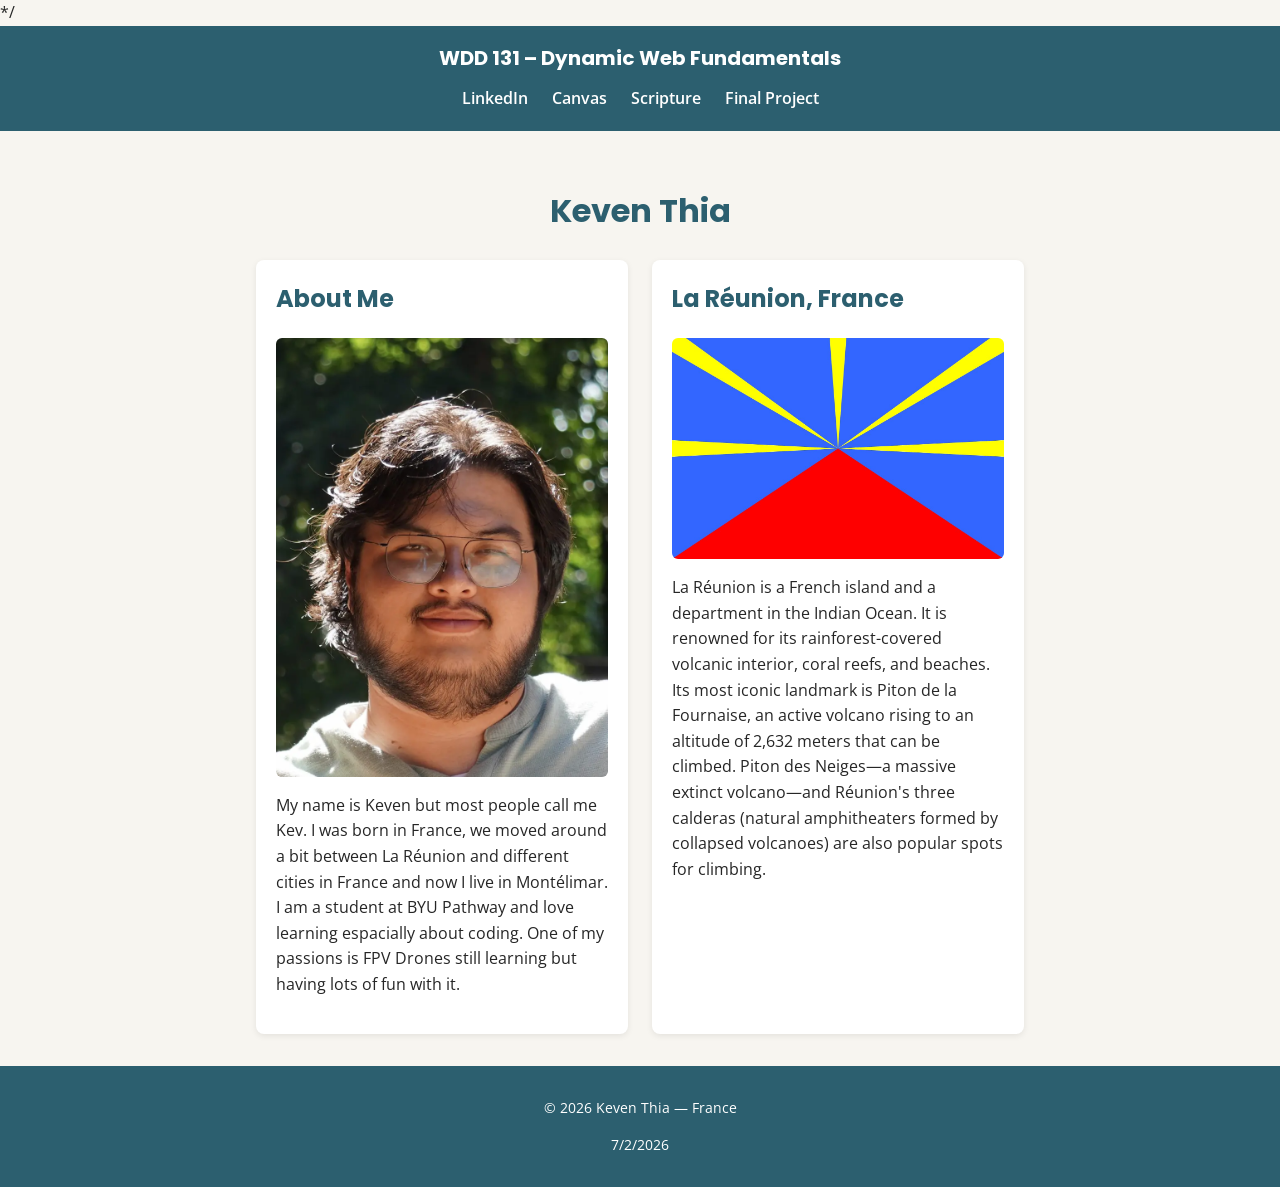
==== index.html @ ec6c8ea0 "main page" ====
<!DOCTYPE html>
<html lang="en">
<head>
  <meta charset="UTF-8">
  <meta name="viewport" content="width=device-width, initial-scale=1.0">
  <title>WDD 131 – Dynamic Web Fundamentals – Keven Thia</title>
  <meta name="description" content="WDD 131 – Dynamic Web Fundamentals, Keven Thia, home page with personal information and links to projects and resources.">
  <meta name="author" content="Keven Thia">

  <link rel="preconnect" href="https://fonts.googleapis.com">
  <link href="https://fonts.googleapis.com/css2?family=Poppins:wght@600;700&family=Open+Sans:wght@400;600&display=swap" rel="stylesheet"> */
  <link rel="stylesheet" href="styles/base.css">
</head>
<body>

  <header>
    <span id="course-title">WDD 131 – Dynamic Web Fundamentals</span>

    <nav>
      <a href="https://www.linkedin.com/in/keven-thia-0011582ba/" target="_blank">LinkedIn</a>

      <a href="https://byupw.instructure.com/" target="_blank">Canvas</a>

      <a href="https://www.churchofjesuschrist.org/study/scriptures/dc-testament/dc/6?lang=eng&id=p32-p37#p32" target="_blank">Scripture</a>

      <a href="final-project/">Final Project</a>
    </nav>
  </header>

  <main>
    <h1>Keven Thia</h1>

    <section class="card">
      <h2>About Me</h2>
      <img src="images\profile.webp" alt="profile picture">
      <p>My name is Keven but most people call me Kev. I was born in France, we moved around a bit between La Réunion and different cities in France and now I live in Montélimar. I am a student at BYU Pathway and love learning espacially about coding. One of my passions is FPV Drones still learning but having lots of fun with it.</p>
    </section>

    <section class="card">
      <h2>La Réunion, France</h2>
      <img src="images\Reunion_Drapeau.jpg" alt="La Réunion flag">
      <p>La Réunion is a French island and a department in the Indian Ocean. It is renowned for its rainforest-covered volcanic interior, coral reefs, and beaches. Its most iconic landmark is Piton de la Fournaise, an active volcano rising to an altitude of 2,632 meters that can be climbed. Piton des Neiges—a massive extinct volcano—and Réunion's three calderas (natural amphitheaters formed by collapsed volcanoes) are also popular spots for climbing.</p>
    </section>
  </main>

  <footer>
    <p>
      &copy; 2026
      Keven Thia —
      France
    </p>
    <p>7/2/2026</p>
  </footer>

</body>
</html>
---- styles/base.css ----
/* ==========================================================
   Color schema
   ========================================================== */
:root {
  /* colors */
  --color-primary: #2c5f6f;      /* deep teal — header/footer */
  --color-secondary: #e8a33d;    /* warm gold — accents, hover */
  --color-background: #f7f5f0;   /* soft off-white — page bg */
  --color-card-bg: #ffffff;
  --color-text: #262626;
  --color-text-light: #ffffff;

  /* fonts */
  --font-heading: 'Poppins', sans-serif;
  --font-body: 'Open Sans', sans-serif;
}

* {
  box-sizing: border-box;
}

body {
  margin: 0;
  font-family: var(--font-body);
  color: var(--color-text);
  background-color: var(--color-background);
  line-height: 1.6;
}

/* header */
header {
  background-color: var(--color-primary);
  color: var(--color-text-light);
  padding: 1rem 0;
}

#course-title {
  display: block;
  font-family: var(--font-heading);
  font-weight: 700;
  font-size: 1.25rem;
  text-align: center;
  margin-bottom: 0.75rem;
}

nav {
  display: flex;
  justify-content: center;
  flex-wrap: wrap;
  gap: 1.5rem;
  padding: 0 1rem;
}

nav a {
  color: var(--color-text-light);
  text-decoration: none;
  font-weight: 600;
  padding-bottom: 2px;
  border-bottom: 2px solid transparent;
  transition: border-color 0.2s ease, color 0.2s ease;
}

nav a:hover {
  color: var(--color-secondary);
  border-bottom-color: var(--color-secondary);
}

/* main */
main {
  max-width: 800px;
  margin: 2rem auto;
  padding: 0 1rem;
  display: grid;
  grid-template-columns: 1fr;
  gap: 1.5rem;
}

main > h1 {
  font-family: var(--font-heading);
  color: var(--color-primary);
  text-align: center;
  margin-bottom: 0;
}

@media (min-width: 600px) {
  main {
    grid-template-columns: 1fr 1fr;
  }
  main > h1 {
    grid-column: 1 / -1;
  }
}

.card {
  background-color: var(--color-card-bg);
  border-radius: 8px;
  padding: 1.25rem;
  box-shadow: 0 2px 6px rgba(0, 0, 0, 0.08);
}

.card h2 {
  font-family: var(--font-heading);
  color: var(--color-primary);
  margin-top: 0;
}

.card img {
  max-width: 100%;
  height: auto;
  border-radius: 6px;
  display: block;
  margin: 0.5rem 0;
}

/* footer */
footer {
  background-color: var(--color-primary);
  color: var(--color-text-light);
  text-align: center;
  padding: 1rem;
  margin-top: 2rem;
  font-size: 0.9rem;
}
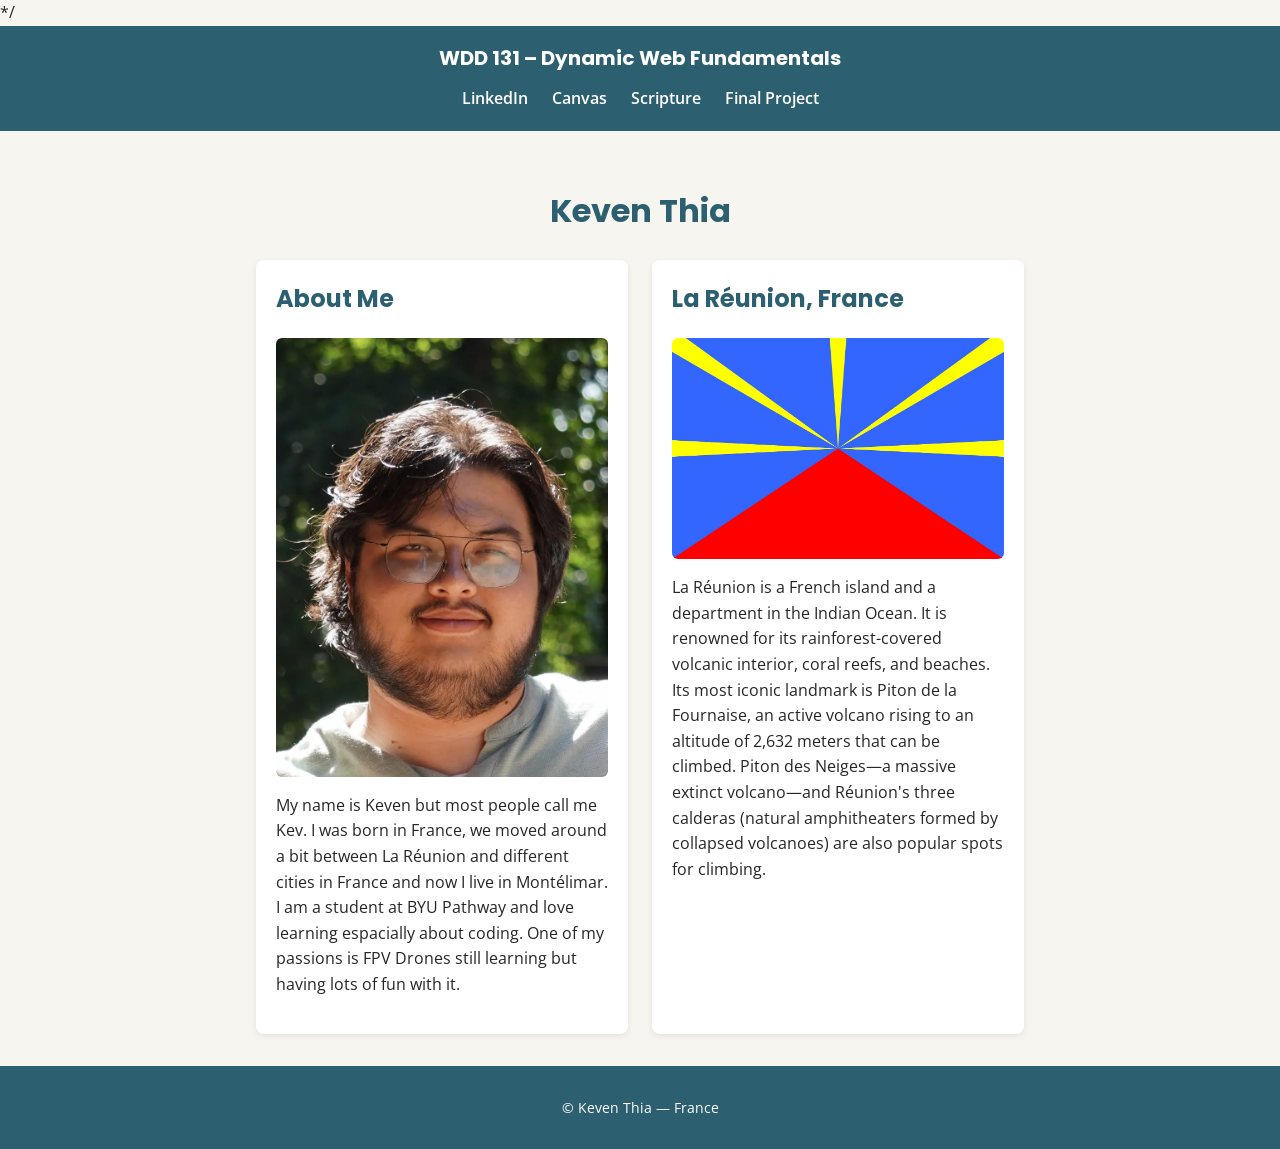
==== commit aa6e8c76: "get dates" ====
--- a/index.html
+++ b/index.html
@@ -10,6 +10,9 @@
   <link rel="preconnect" href="https://fonts.googleapis.com">
   <link href="https://fonts.googleapis.com/css2?family=Poppins:wght@600;700&family=Open+Sans:wght@400;600&display=swap" rel="stylesheet"> */
   <link rel="stylesheet" href="styles/base.css">
+  
+  <script src="scripts/getdates.js" defer></script>
+
 </head>
 <body>
 
@@ -45,11 +48,10 @@
 
   <footer>
     <p>
-      &copy; 2026
-      Keven Thia —
-      France
+      &copy; <span id="currentyear"></span>
+      Keven Thia — France
     </p>
-    <p>7/2/2026</p>
+    <p id="lastModified"></p>
   </footer>
 
 </body>
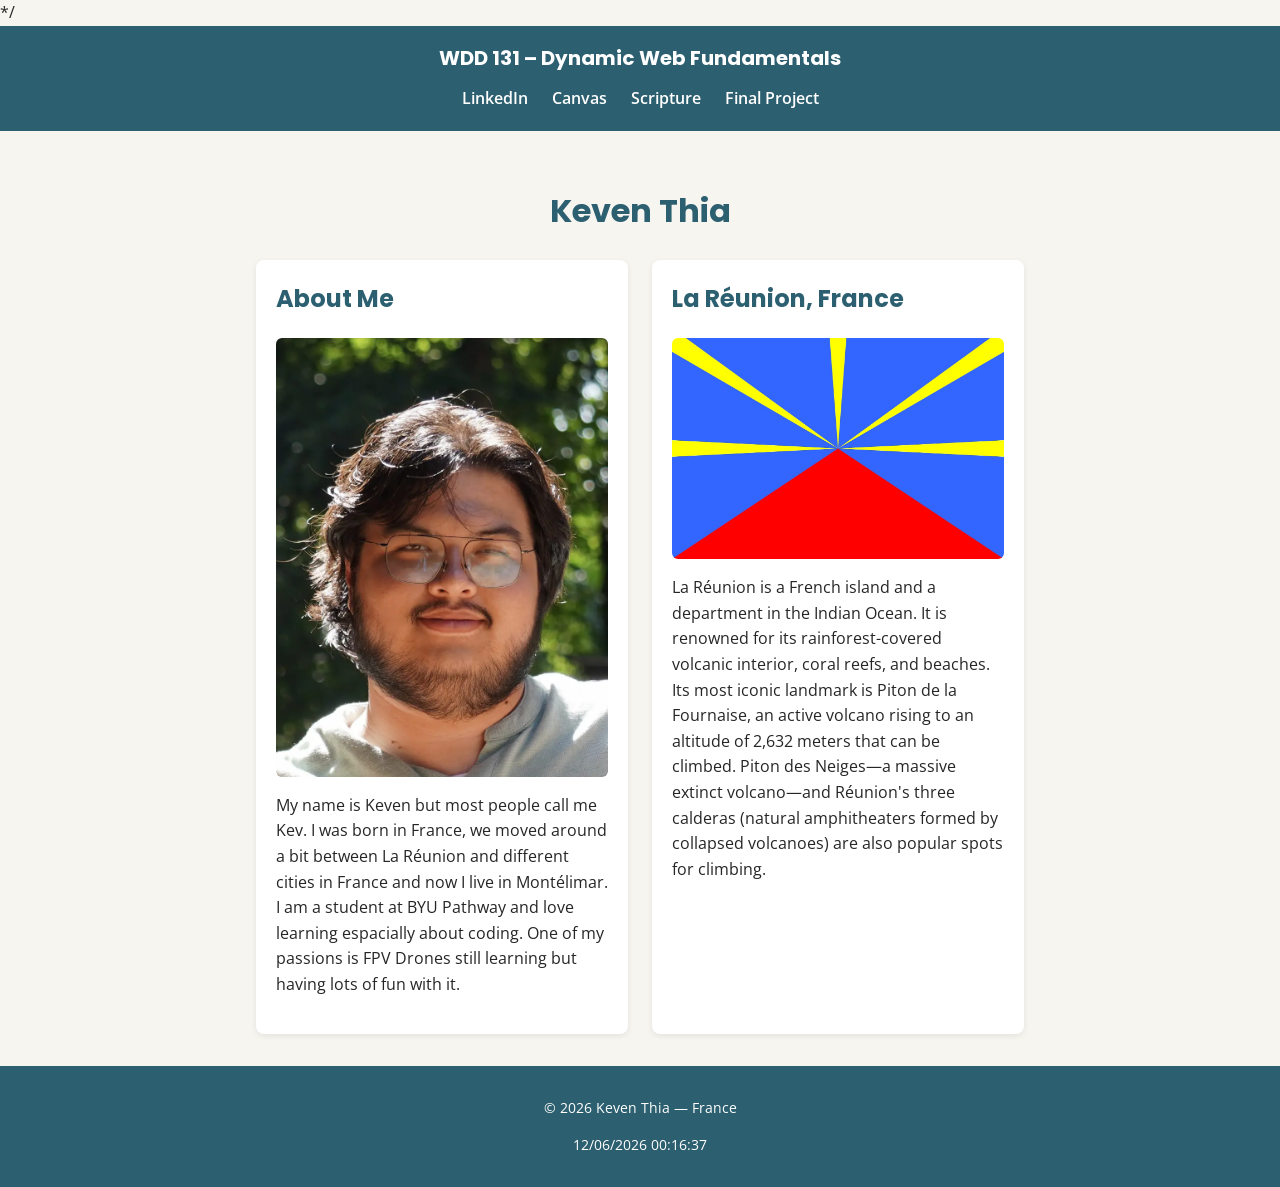
==== commit 88024f8b: "trying to fix the getdates" ====
--- a/index.html
+++ b/index.html
@@ -10,8 +10,8 @@
   <link rel="preconnect" href="https://fonts.googleapis.com">
   <link href="https://fonts.googleapis.com/css2?family=Poppins:wght@600;700&family=Open+Sans:wght@400;600&display=swap" rel="stylesheet"> */
   <link rel="stylesheet" href="styles/base.css">
-  
-  <script src="scripts/getdates.js" defer></script>
+
+  <script src="scripts\getdates.js" defer></script>
 
 </head>
 <body>
